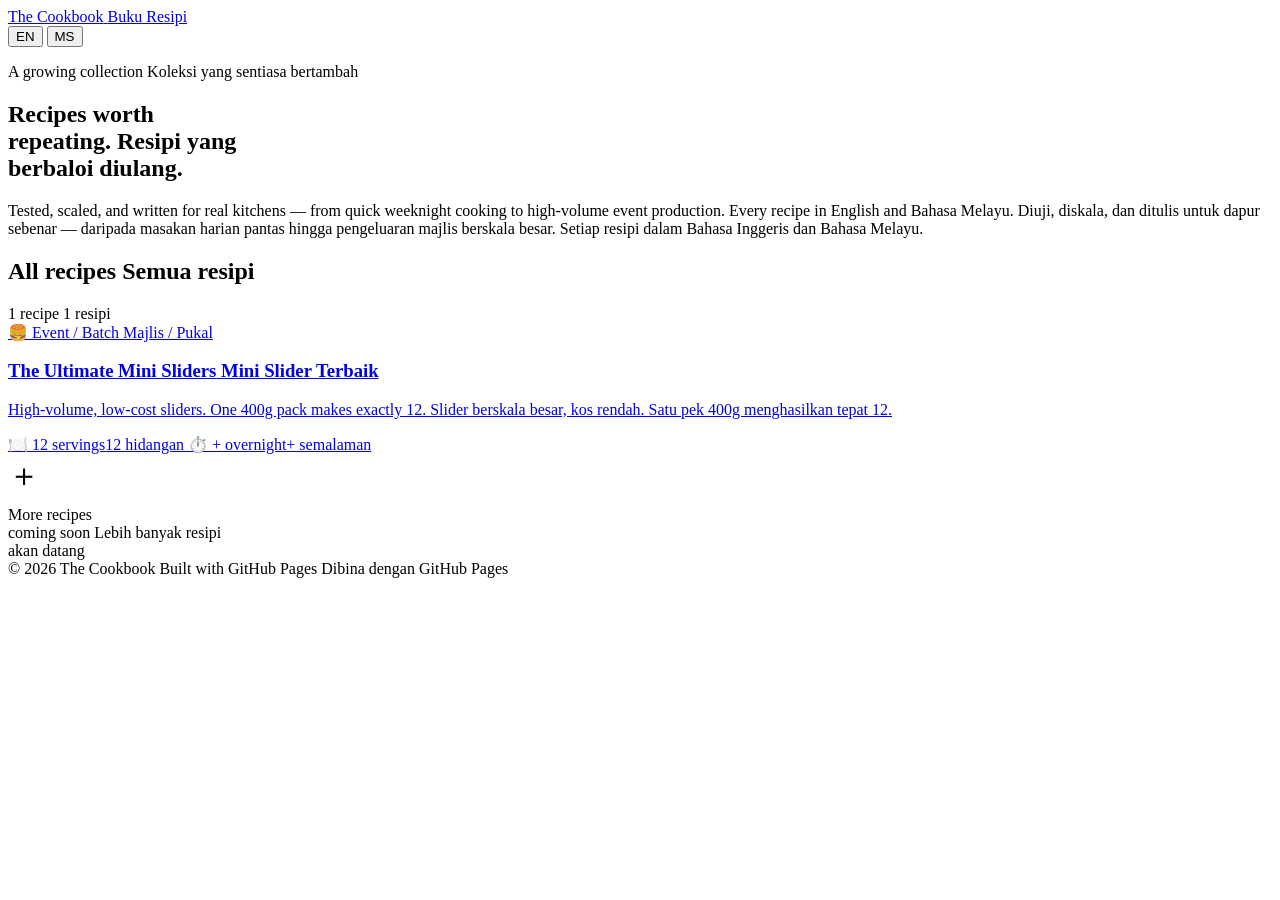
==== index.html @ 4d9b07a2 "Add files via upload" ====
<!DOCTYPE html>
<html lang="en">
<head>
  <meta charset="UTF-8">
  <meta name="viewport" content="width=device-width, initial-scale=1, viewport-fit=cover">
  <meta name="theme-color" content="#fdfdfd">
  <title>The Cookbook — Recipes worth repeating</title>
  <meta name="description" content="A small, growing collection of tried-and-tested recipes. English &amp; Bahasa Melayu.">
  <link rel="stylesheet" href="assets/style.css">
</head>
<body>

  <header class="site-header">
    <div class="wrap">
      <a class="brand" href="index.html">
        <span class="dot"></span>
        <span data-lang-en>The Cookbook</span>
        <span data-lang-ms>Buku Resipi</span>
      </a>
      <div class="header-right">
        <div class="lang-toggle" role="group" aria-label="Language">
          <button data-lang="en" class="active">EN</button>
          <button data-lang="ms">MS</button>
        </div>
      </div>
    </div>
  </header>

  <main class="wrap">

    <section class="hero">
      <p class="eyebrow">
        <span data-lang-en>A growing collection</span>
        <span data-lang-ms>Koleksi yang sentiasa bertambah</span>
      </p>
      <h1>
        <span data-lang-en>Recipes worth<br>repeating.</span>
        <span data-lang-ms>Resipi yang<br>berbaloi diulang.</span>
      </h1>
      <p>
        <span data-lang-en>Tested, scaled, and written for real kitchens — from quick weeknight cooking to high-volume event production. Every recipe in English and Bahasa Melayu.</span>
        <span data-lang-ms>Diuji, diskala, dan ditulis untuk dapur sebenar — daripada masakan harian pantas hingga pengeluaran majlis berskala besar. Setiap resipi dalam Bahasa Inggeris dan Bahasa Melayu.</span>
      </p>
    </section>

    <div class="grid-head">
      <h2>
        <span data-lang-en>All recipes</span>
        <span data-lang-ms>Semua resipi</span>
      </h2>
      <span class="count">
        <span data-lang-en>1 recipe</span>
        <span data-lang-ms>1 resipi</span>
      </span>
    </div>

    <section class="recipe-grid">

      <!-- Recipe 1 -->
      <a class="card" href="recipes/mini-sliders.html">
        <div class="card-thumb">
          <span class="emoji">🍔</span>
          <span class="card-tag">
            <span data-lang-en>Event / Batch</span>
            <span data-lang-ms>Majlis / Pukal</span>
          </span>
        </div>
        <div class="card-body">
          <h3>
            <span data-lang-en>The Ultimate Mini Sliders</span>
            <span data-lang-ms>Mini Slider Terbaik</span>
          </h3>
          <p>
            <span data-lang-en>High-volume, low-cost sliders. One 400g pack makes exactly 12.</span>
            <span data-lang-ms>Slider berskala besar, kos rendah. Satu pek 400g menghasilkan tepat 12.</span>
          </p>
          <div class="card-meta">
            <span>🍽️ <span data-lang-en>12 servings</span><span data-lang-ms>12 hidangan</span></span>
            <span>⏱️ <span data-lang-en>+ overnight</span><span data-lang-ms>+ semalaman</span></span>
          </div>
        </div>
      </a>

      <!-- Placeholder so the grid never looks empty as you grow -->
      <div class="card placeholder">
        <div>
          <div style="font-size:2rem; margin-bottom:8px;">＋</div>
          <span data-lang-en>More recipes<br>coming soon</span>
          <span data-lang-ms>Lebih banyak resipi<br>akan datang</span>
        </div>
      </div>

    </section>

  </main>

  <footer class="site-footer">
    <div class="wrap">
      <span>© <span id="year"></span> The Cookbook</span>
      <span>
        <span data-lang-en>Built with GitHub Pages</span>
        <span data-lang-ms>Dibina dengan GitHub Pages</span>
      </span>
    </div>
  </footer>

  <script>document.getElementById('year').textContent = new Date().getFullYear();</script>
  <script src="assets/app.js"></script>
</body>
</html>
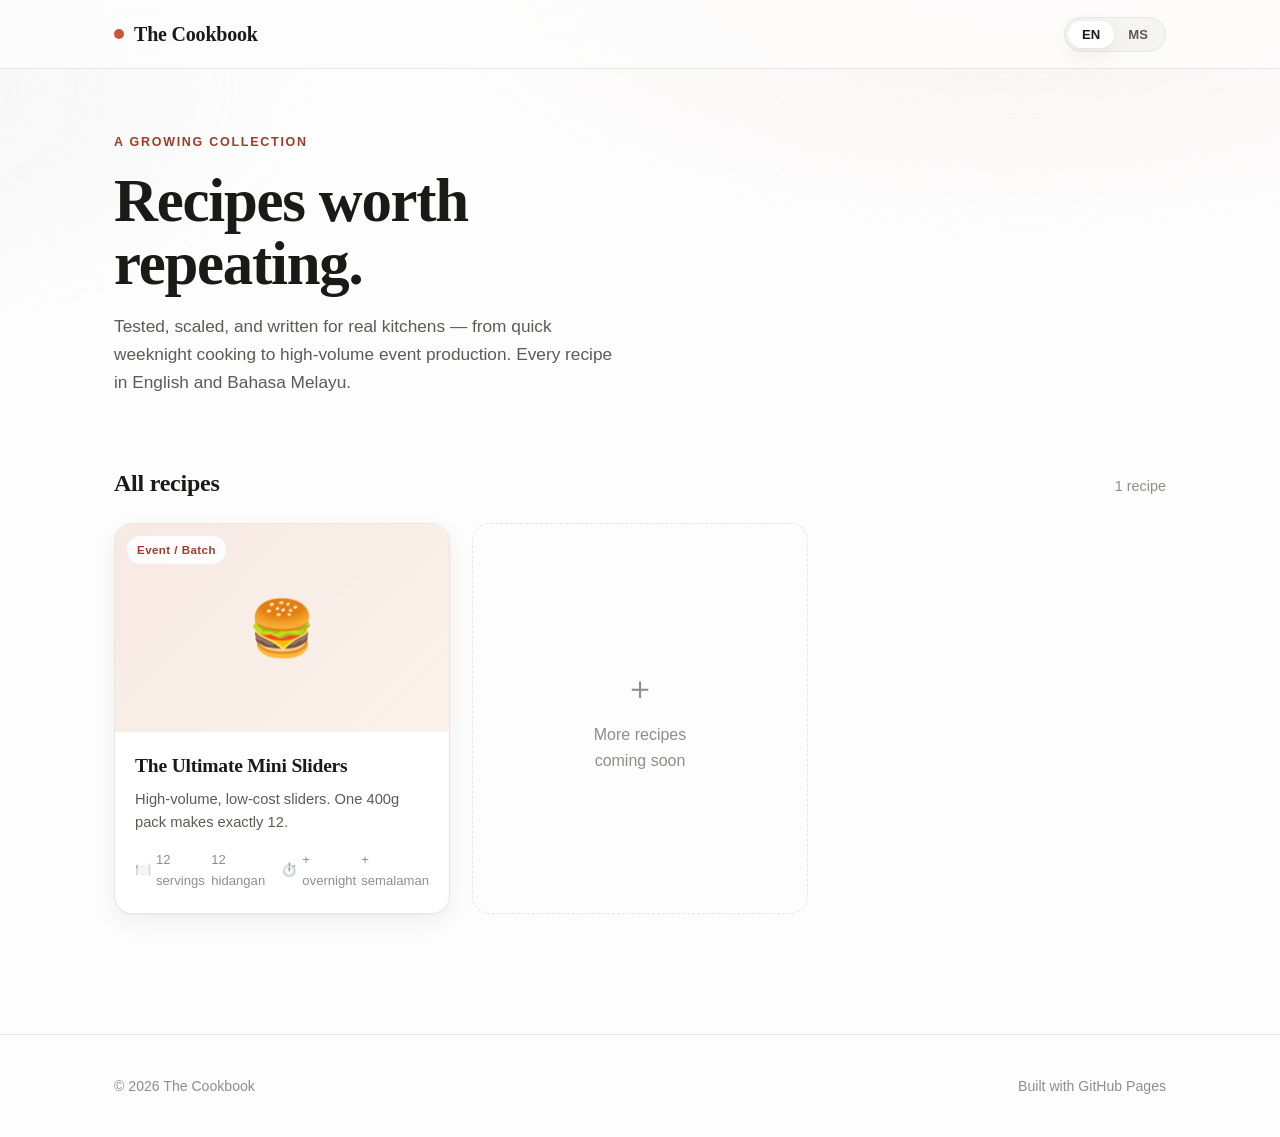
==== commit b2967794: "Update index.html" ====
--- a/index.html
+++ b/index.html
@@ -6,7 +6,7 @@
   <meta name="theme-color" content="#fdfdfd">
   <title>The Cookbook — Recipes worth repeating</title>
   <meta name="description" content="A small, growing collection of tried-and-tested recipes. English &amp; Bahasa Melayu.">
-  <link rel="stylesheet" href="assets/style.css">
+  <link rel="stylesheet" href="style.css">
 </head>
 <body>
 
@@ -57,7 +57,7 @@
     <section class="recipe-grid">
 
       <!-- Recipe 1 -->
-      <a class="card" href="recipes/mini-sliders.html">
+      <a class="card" href="mini-sliders.html">
         <div class="card-thumb">
           <span class="emoji">🍔</span>
           <span class="card-tag">
@@ -105,6 +105,6 @@
   </footer>
 
   <script>document.getElementById('year').textContent = new Date().getFullYear();</script>
-  <script src="assets/app.js"></script>
+  <script src="app.js"></script>
 </body>
 </html>
--- a/style.css
+++ b/style.css
@@ -0,0 +1,289 @@
+/* ============================================================
+   The Cookbook — shared styles
+   Clean, modern, light. Card-grid index + sectioned recipes.
+   ============================================================ */
+
+@import url('https://fonts.googleapis.com/css2?family=Fraunces:opsz,wght@9..144,400;9..144,500;9..144,600;9..144,700&family=DM+Sans:wght@400;500;600;700&display=swap');
+
+:root {
+  --bg:           #fdfdfd;
+  --bg-soft:      #f5f4f1;
+  --surface:      #ffffff;
+  --ink:          #1a1a18;
+  --ink-soft:     #5c5b56;
+  --ink-faint:    #908e87;
+  --line:         #e8e6e1;
+  --accent:       #c8553d;   /* warm terracotta */
+  --accent-soft:  #f7e9e4;
+  --accent-ink:   #9c3d2b;
+  --radius:       18px;
+  --radius-sm:    12px;
+  --shadow:       0 1px 2px rgba(26,26,24,.04), 0 8px 24px rgba(26,26,24,.06);
+  --shadow-lift:  0 4px 8px rgba(26,26,24,.06), 0 18px 40px rgba(26,26,24,.10);
+  --maxw:         1100px;
+  --display:      'Fraunces', Georgia, serif;
+  --body:         'DM Sans', -apple-system, sans-serif;
+}
+
+* { box-sizing: border-box; margin: 0; padding: 0; }
+
+html { scroll-behavior: smooth; }
+
+body {
+  font-family: var(--body);
+  background: var(--bg);
+  color: var(--ink);
+  line-height: 1.6;
+  -webkit-font-smoothing: antialiased;
+  text-rendering: optimizeLegibility;
+}
+
+/* subtle grain/texture atmosphere */
+body::before {
+  content: "";
+  position: fixed;
+  inset: 0;
+  pointer-events: none;
+  z-index: 0;
+  background:
+    radial-gradient(1200px 600px at 80% -10%, var(--accent-soft) 0%, transparent 55%),
+    radial-gradient(900px 500px at -10% 10%, #eef1ee 0%, transparent 50%);
+  opacity: .6;
+}
+
+.wrap { position: relative; z-index: 1; max-width: var(--maxw); margin: 0 auto; padding: 0 24px; }
+
+/* ---------- Header ---------- */
+.site-header {
+  position: sticky; top: 0; z-index: 50;
+  background: rgba(253,253,253,.82);
+  backdrop-filter: saturate(140%) blur(12px);
+  -webkit-backdrop-filter: saturate(140%) blur(12px);
+  border-bottom: 1px solid var(--line);
+}
+.site-header .wrap {
+  display: flex; align-items: center; justify-content: space-between;
+  height: 68px;
+}
+.brand {
+  display: flex; align-items: center; gap: 10px;
+  font-family: var(--display); font-weight: 600; font-size: 1.25rem;
+  color: var(--ink); text-decoration: none; letter-spacing: -.01em;
+}
+.brand .dot { width: 10px; height: 10px; border-radius: 50%; background: var(--accent); display: inline-block; }
+
+.header-right { display: flex; align-items: center; gap: 16px; }
+
+/* language toggle */
+.lang-toggle {
+  display: inline-flex; background: var(--bg-soft);
+  border: 1px solid var(--line); border-radius: 999px; padding: 3px;
+}
+.lang-toggle button {
+  font-family: var(--body); font-size: .82rem; font-weight: 600;
+  border: 0; background: transparent; color: var(--ink-soft);
+  padding: 6px 14px; border-radius: 999px; cursor: pointer;
+  transition: all .18s ease;
+}
+.lang-toggle button.active { background: var(--surface); color: var(--ink); box-shadow: var(--shadow); }
+
+/* ---------- Breadcrumbs ---------- */
+.crumbs {
+  font-size: .85rem; color: var(--ink-faint);
+  padding: 22px 0 4px; display: flex; gap: 8px; align-items: center;
+}
+.crumbs a { color: var(--ink-soft); text-decoration: none; }
+.crumbs a:hover { color: var(--accent-ink); }
+.crumbs .sep { color: var(--line); }
+
+/* ---------- Hero (index) ---------- */
+.hero { padding: 64px 0 40px; max-width: 680px; }
+.hero .eyebrow {
+  font-size: .78rem; font-weight: 700; letter-spacing: .14em;
+  text-transform: uppercase; color: var(--accent-ink); margin-bottom: 16px;
+}
+.hero h1 {
+  font-family: var(--display); font-weight: 600;
+  font-size: clamp(2.4rem, 6vw, 3.8rem); line-height: 1.04;
+  letter-spacing: -.02em; margin-bottom: 18px;
+}
+.hero p { font-size: 1.08rem; color: var(--ink-soft); max-width: 52ch; }
+
+/* ---------- Recipe grid (index) ---------- */
+.grid-head {
+  display: flex; align-items: baseline; justify-content: space-between;
+  margin: 28px 0 20px; gap: 16px; flex-wrap: wrap;
+}
+.grid-head h2 { font-family: var(--display); font-weight: 600; font-size: 1.5rem; letter-spacing: -.01em; }
+.grid-head .count { font-size: .9rem; color: var(--ink-faint); }
+
+.recipe-grid {
+  display: grid; gap: 22px;
+  grid-template-columns: repeat(auto-fill, minmax(280px, 1fr));
+  padding-bottom: 80px;
+}
+.card {
+  display: flex; flex-direction: column;
+  background: var(--surface); border: 1px solid var(--line);
+  border-radius: var(--radius); overflow: hidden;
+  text-decoration: none; color: inherit;
+  transition: transform .22s ease, box-shadow .22s ease, border-color .22s ease;
+  box-shadow: var(--shadow);
+}
+.card:hover { transform: translateY(-4px); box-shadow: var(--shadow-lift); border-color: #ddd9d1; }
+.card-thumb {
+  aspect-ratio: 16/10; position: relative; overflow: hidden;
+  background: linear-gradient(135deg, var(--accent-soft), #fbf3ea);
+  display: flex; align-items: center; justify-content: center;
+}
+.card-thumb .emoji { font-size: 3.4rem; filter: saturate(1.05); }
+.card-tag {
+  position: absolute; top: 12px; left: 12px;
+  font-size: .72rem; font-weight: 700; letter-spacing: .04em;
+  background: rgba(255,255,255,.92); color: var(--accent-ink);
+  padding: 5px 10px; border-radius: 999px;
+}
+.card-body { padding: 18px 20px 22px; }
+.card-body h3 { font-family: var(--display); font-weight: 600; font-size: 1.22rem; letter-spacing: -.01em; margin-bottom: 6px; }
+.card-body p { font-size: .92rem; color: var(--ink-soft); margin-bottom: 14px; }
+.card-meta { display: flex; gap: 16px; font-size: .82rem; color: var(--ink-faint); }
+.card-meta span { display: inline-flex; align-items: center; gap: 5px; }
+
+/* placeholder card for "more coming" */
+.card.placeholder {
+  border-style: dashed; box-shadow: none; background: transparent;
+  align-items: center; justify-content: center; text-align: center;
+  color: var(--ink-faint); min-height: 220px; cursor: default;
+}
+.card.placeholder:hover { transform: none; box-shadow: none; border-color: var(--line); }
+
+/* ---------- Recipe page ---------- */
+.recipe-hero { padding: 16px 0 8px; max-width: 760px; }
+.recipe-hero .eyebrow {
+  font-size: .78rem; font-weight: 700; letter-spacing: .14em;
+  text-transform: uppercase; color: var(--accent-ink); margin-bottom: 14px;
+}
+.recipe-hero h1 {
+  font-family: var(--display); font-weight: 600;
+  font-size: clamp(2rem, 5vw, 3rem); line-height: 1.06;
+  letter-spacing: -.02em; margin-bottom: 14px;
+}
+.recipe-hero .lede { font-size: 1.05rem; color: var(--ink-soft); }
+
+.stat-row {
+  display: flex; flex-wrap: wrap; gap: 12px; margin: 28px 0 8px;
+}
+.stat {
+  background: var(--surface); border: 1px solid var(--line);
+  border-radius: var(--radius-sm); padding: 12px 18px; min-width: 120px;
+}
+.stat .label { font-size: .72rem; text-transform: uppercase; letter-spacing: .1em; color: var(--ink-faint); font-weight: 700; }
+.stat .value { font-family: var(--display); font-size: 1.3rem; font-weight: 600; margin-top: 2px; }
+
+/* serving scaler */
+.scaler {
+  display: flex; align-items: center; gap: 14px; margin: 26px 0;
+  background: var(--accent-soft); border-radius: var(--radius-sm);
+  padding: 14px 20px; flex-wrap: wrap;
+}
+.scaler .scaler-label { font-weight: 600; font-size: .95rem; color: var(--accent-ink); }
+.stepper { display: inline-flex; align-items: center; gap: 4px; background: var(--surface); border-radius: 999px; padding: 4px; }
+.stepper button {
+  width: 32px; height: 32px; border-radius: 50%; border: 1px solid var(--line);
+  background: var(--surface); font-size: 1.1rem; font-weight: 700; color: var(--ink);
+  cursor: pointer; line-height: 1; transition: background .15s;
+}
+.stepper button:hover { background: var(--bg-soft); }
+.stepper .qty { min-width: 56px; text-align: center; font-weight: 700; }
+.scaler .hint { font-size: .82rem; color: var(--accent-ink); opacity: .8; }
+
+/* tabs */
+.tabs { display: flex; gap: 4px; border-bottom: 1px solid var(--line); margin: 34px 0 0; }
+.tabs button {
+  font-family: var(--body); font-size: .95rem; font-weight: 600;
+  border: 0; background: transparent; color: var(--ink-faint);
+  padding: 12px 18px; cursor: pointer; position: relative;
+  transition: color .18s;
+}
+.tabs button.active { color: var(--ink); }
+.tabs button.active::after {
+  content: ""; position: absolute; left: 14px; right: 14px; bottom: -1px;
+  height: 2px; background: var(--accent); border-radius: 2px;
+}
+.panel { display: none; padding: 30px 0 60px; animation: fade .3s ease; }
+.panel.active { display: block; }
+@keyframes fade { from { opacity: 0; transform: translateY(6px); } to { opacity: 1; transform: none; } }
+
+/* ingredient groups */
+.ingredient-group { margin-bottom: 30px; }
+.ingredient-group h4 {
+  font-family: var(--display); font-size: 1.15rem; font-weight: 600;
+  margin-bottom: 14px; padding-bottom: 8px; border-bottom: 1px solid var(--line);
+}
+.ingredient-list { list-style: none; display: grid; gap: 2px; }
+.ingredient-list li {
+  display: flex; justify-content: space-between; gap: 16px;
+  padding: 10px 4px; border-bottom: 1px dashed var(--line);
+}
+.ingredient-list li:last-child { border-bottom: 0; }
+.ingredient-list .name { color: var(--ink); }
+.ingredient-list .amt { color: var(--accent-ink); font-weight: 600; white-space: nowrap; font-variant-numeric: tabular-nums; }
+
+/* steps */
+.steps { list-style: none; counter-reset: step; max-width: 720px; }
+.step {
+  position: relative; padding: 0 0 28px 56px; counter-increment: step;
+}
+.step::before {
+  content: counter(step);
+  position: absolute; left: 0; top: 0;
+  width: 36px; height: 36px; border-radius: 50%;
+  background: var(--accent); color: #fff;
+  font-family: var(--display); font-weight: 600; font-size: 1.05rem;
+  display: flex; align-items: center; justify-content: center;
+}
+.step:not(:last-child)::after {
+  content: ""; position: absolute; left: 17px; top: 40px; bottom: 6px;
+  width: 2px; background: var(--line);
+}
+.step h5 { font-size: 1.02rem; font-weight: 700; margin-bottom: 4px; }
+.step p { color: var(--ink-soft); }
+
+.phase-label {
+  font-size: .76rem; font-weight: 700; text-transform: uppercase; letter-spacing: .1em;
+  color: var(--accent-ink); margin: 8px 0 18px; padding: 6px 0;
+}
+.phase-label:not(:first-child) { margin-top: 28px; border-top: 1px solid var(--line); padding-top: 24px; }
+
+/* assembly stack */
+.assembly { max-width: 520px; }
+.assembly .layer {
+  display: flex; align-items: center; gap: 14px;
+  background: var(--surface); border: 1px solid var(--line);
+  border-radius: var(--radius-sm); padding: 14px 18px; margin-bottom: 10px;
+  font-weight: 500;
+}
+.assembly .layer .num {
+  width: 26px; height: 26px; border-radius: 50%; background: var(--bg-soft);
+  display: flex; align-items: center; justify-content: center;
+  font-size: .8rem; font-weight: 700; color: var(--ink-soft); flex-shrink: 0;
+}
+.assembly .layer.highlight { background: var(--accent-soft); border-color: transparent; }
+
+/* footer */
+.site-footer {
+  border-top: 1px solid var(--line); padding: 40px 0; margin-top: 40px;
+  font-size: .88rem; color: var(--ink-faint); position: relative; z-index: 1;
+}
+.site-footer .wrap { display: flex; justify-content: space-between; flex-wrap: wrap; gap: 12px; }
+
+/* utility for language swapping */
+[data-lang-ms] { display: none; }
+body.lang-ms [data-lang-en] { display: none; }
+body.lang-ms [data-lang-ms] { display: revert; }
+
+@media (max-width: 600px) {
+  .hero { padding: 44px 0 28px; }
+  .stat { flex: 1; min-width: 0; }
+  .tabs button { padding: 12px 12px; font-size: .88rem; }
+}
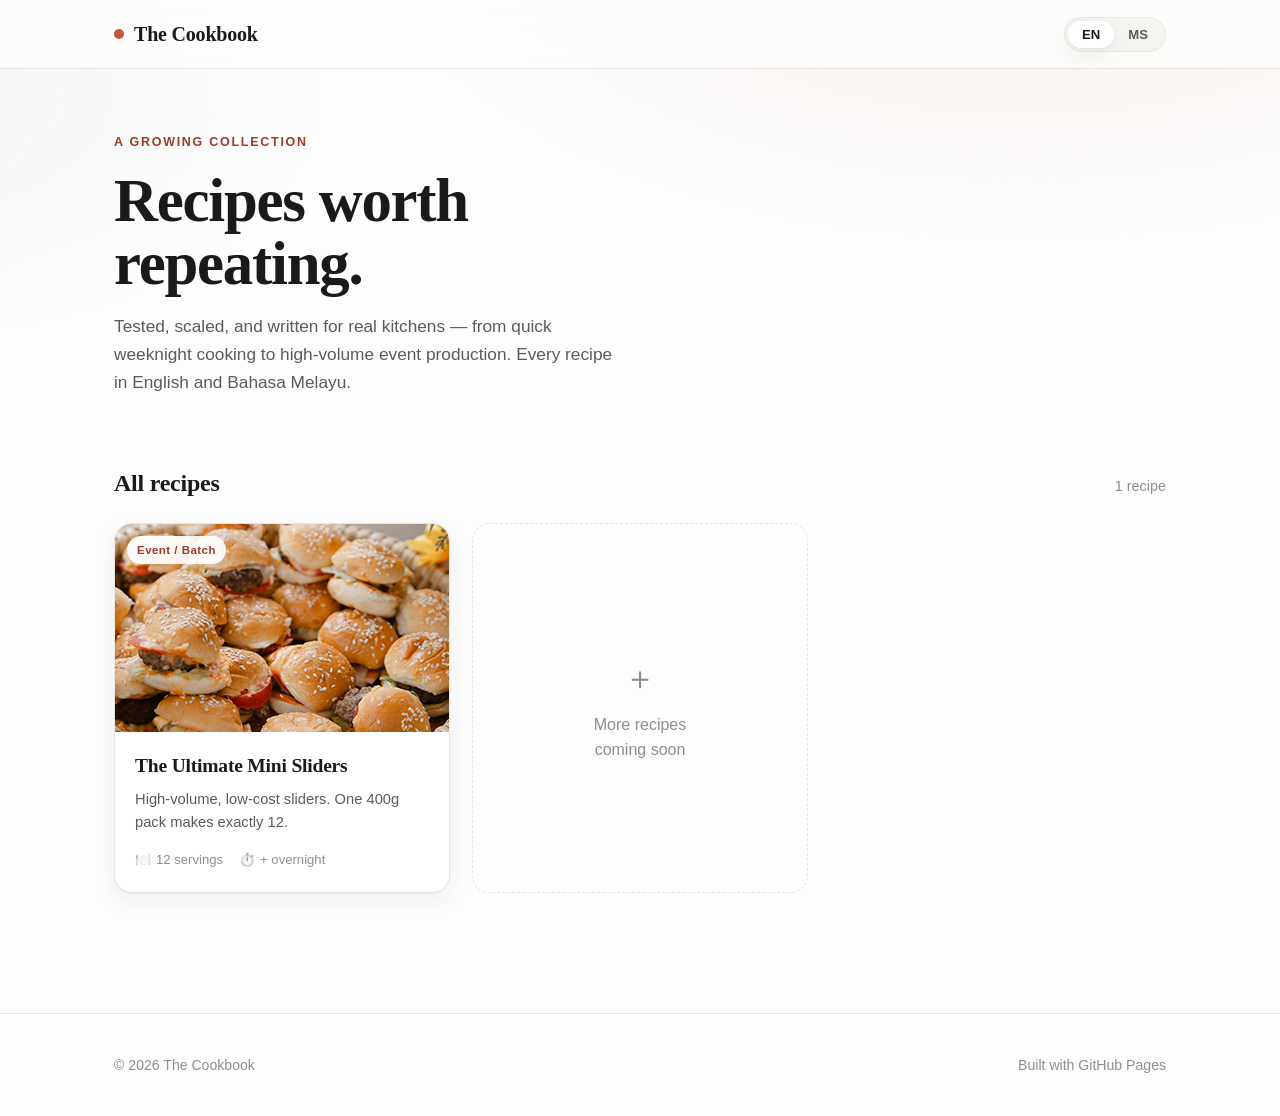
==== commit cbc11007: "Update index.html" ====
--- a/index.html
+++ b/index.html
@@ -59,7 +59,7 @@
       <!-- Recipe 1 -->
       <a class="card" href="mini-sliders.html">
         <div class="card-thumb">
-          <span class="emoji">🍔</span>
+          <img class="card-img" src="mini-sliders.jpg" alt="Mini beef sliders">
           <span class="card-tag">
             <span data-lang-en>Event / Batch</span>
             <span data-lang-ms>Majlis / Pukal</span>
--- a/style.css
+++ b/style.css
@@ -278,9 +278,11 @@
 .site-footer .wrap { display: flex; justify-content: space-between; flex-wrap: wrap; gap: 12px; }
 
 /* utility for language swapping */
-[data-lang-ms] { display: none; }
-body.lang-ms [data-lang-en] { display: none; }
-body.lang-ms [data-lang-ms] { display: revert; }
+/* default (English): hide all Malay spans */
+[data-lang-ms] { display: none !important; }
+/* Malay mode: hide English, show Malay */
+body.lang-ms [data-lang-en] { display: none !important; }
+body.lang-ms [data-lang-ms] { display: revert !important; }
 
 @media (max-width: 600px) {
   .hero { padding: 44px 0 28px; }
